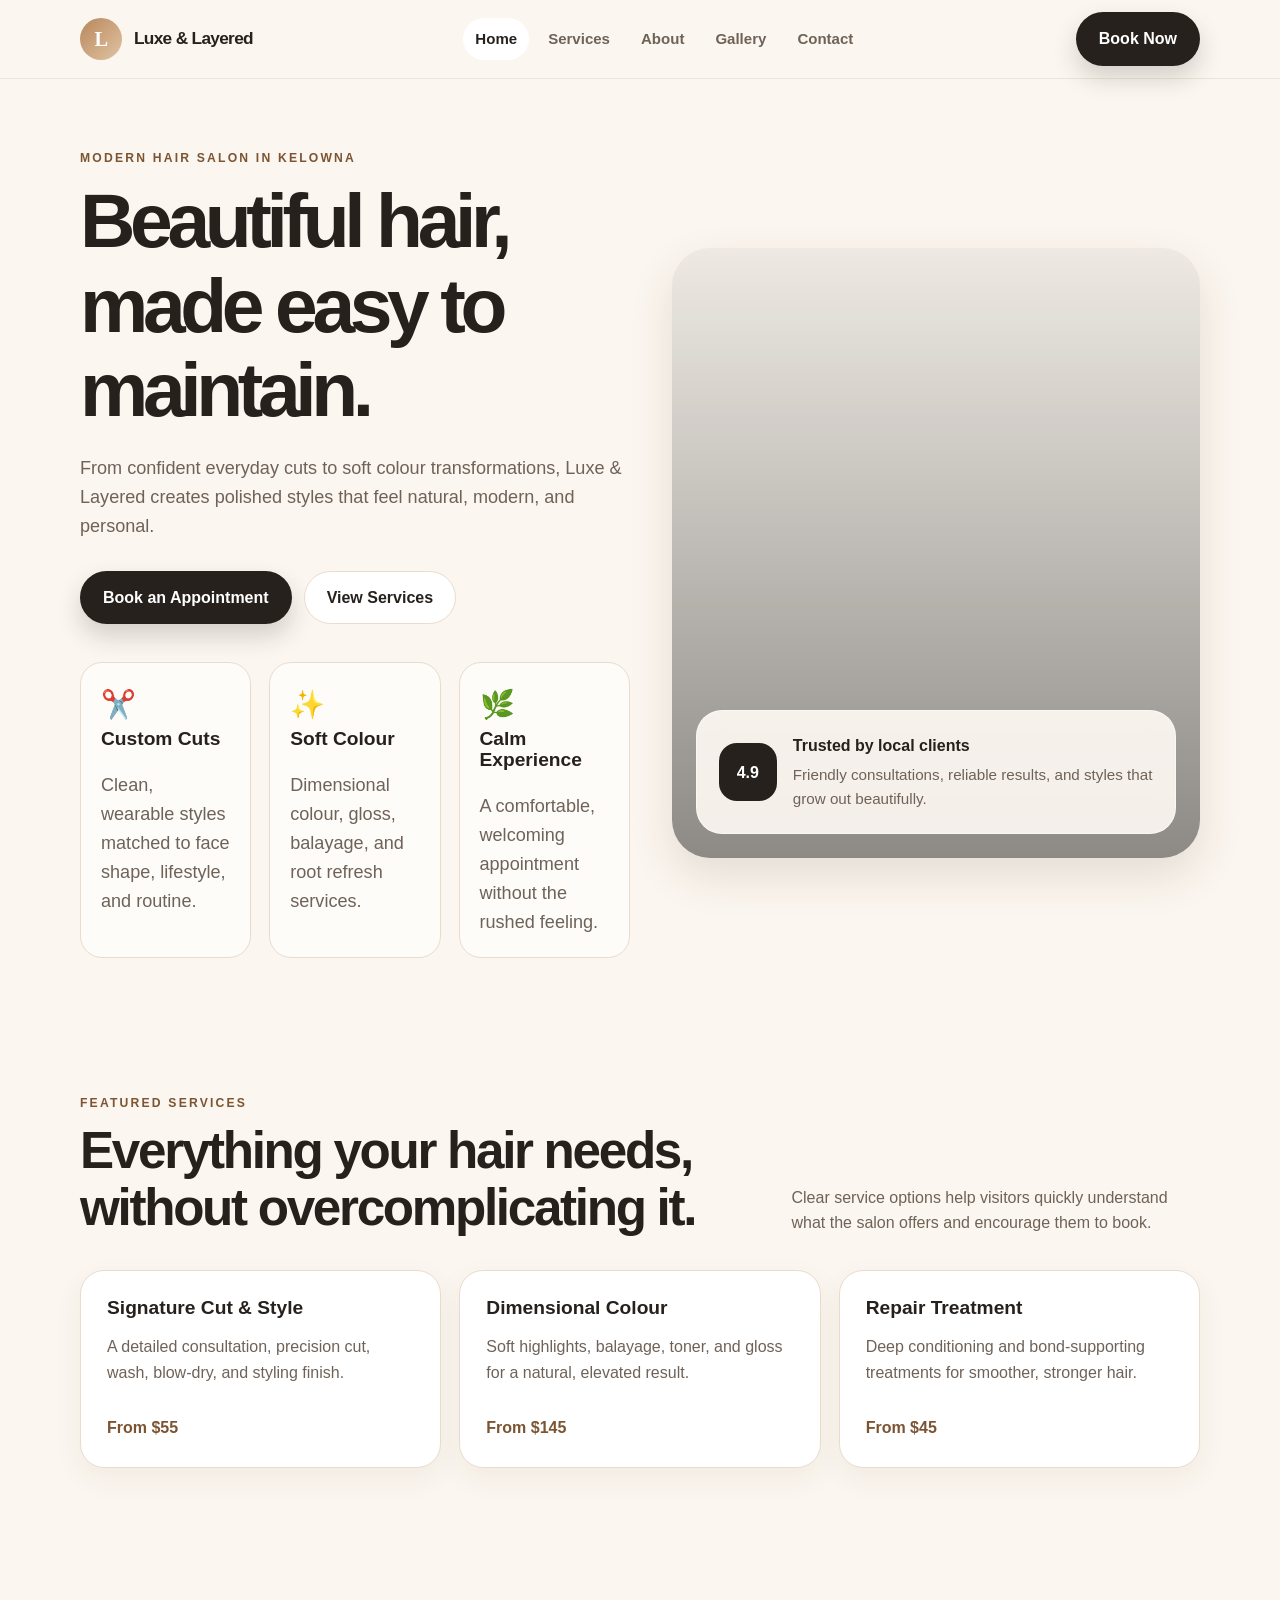
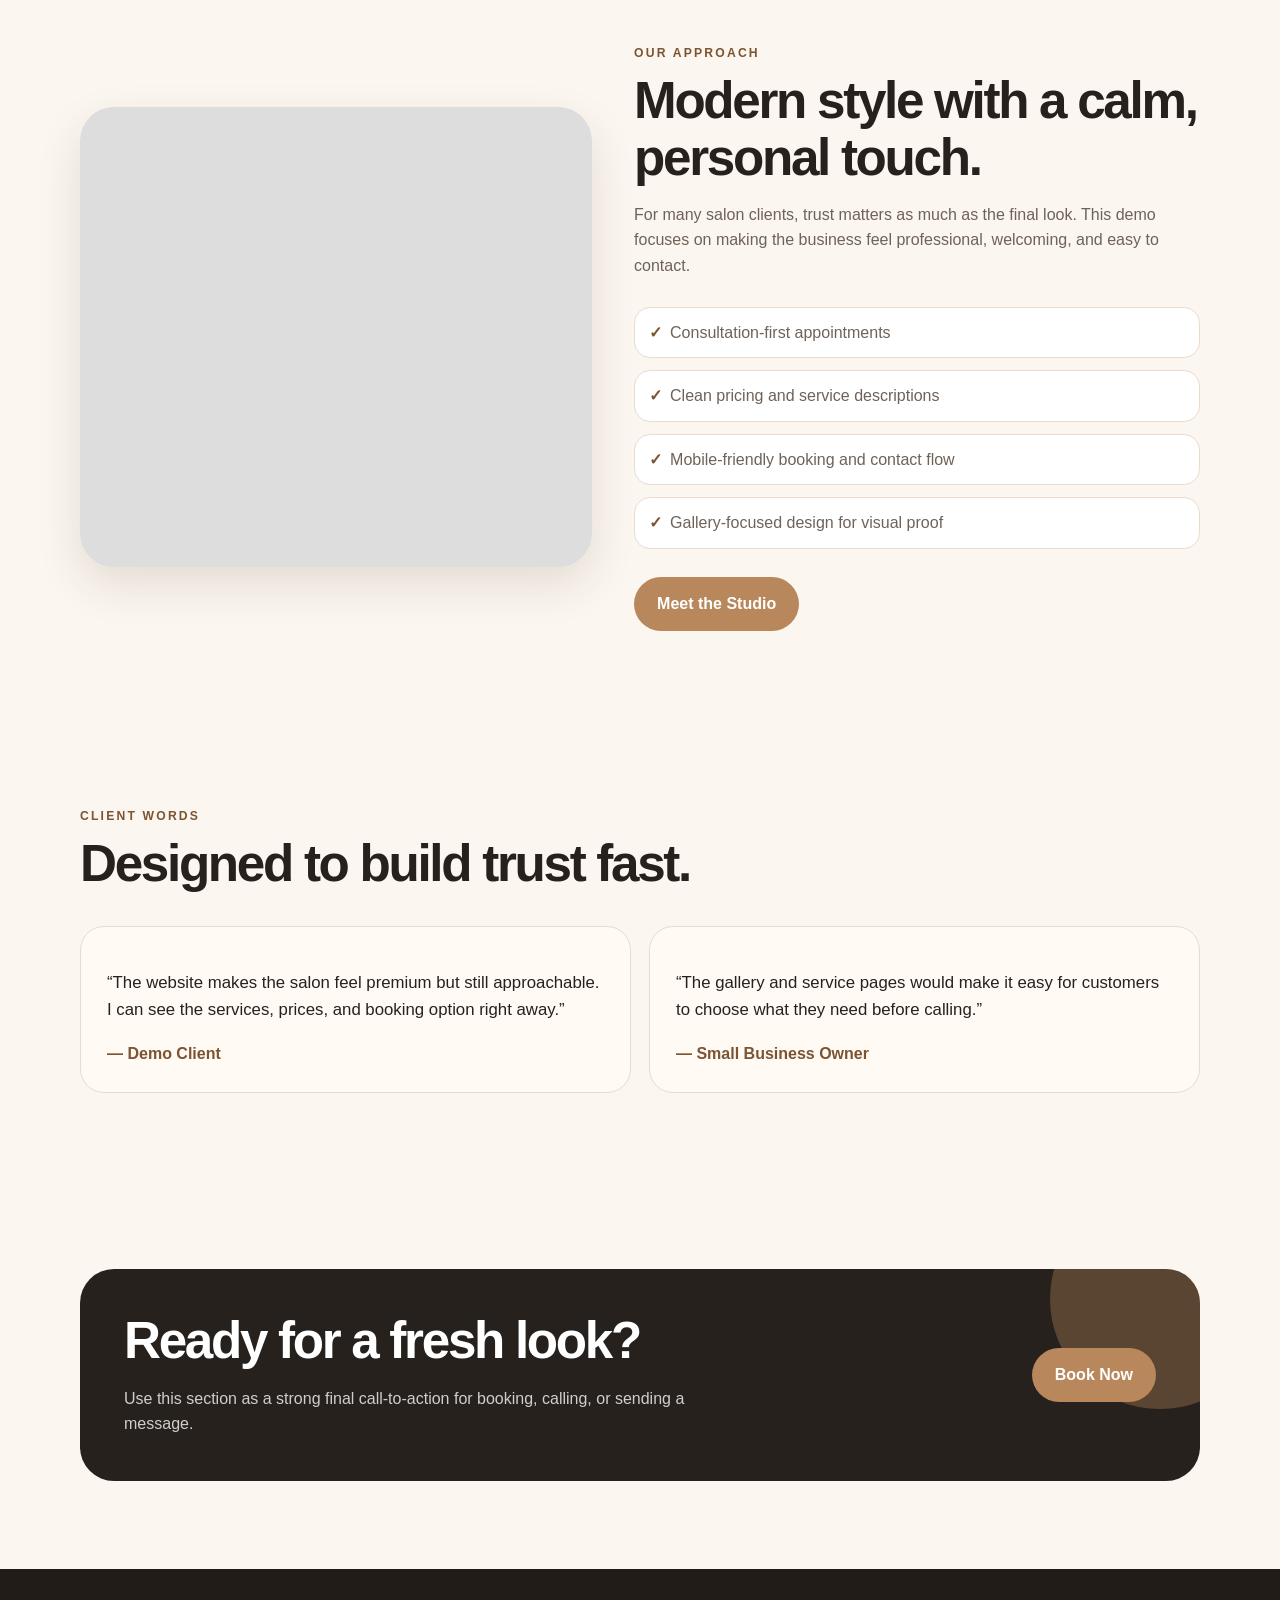
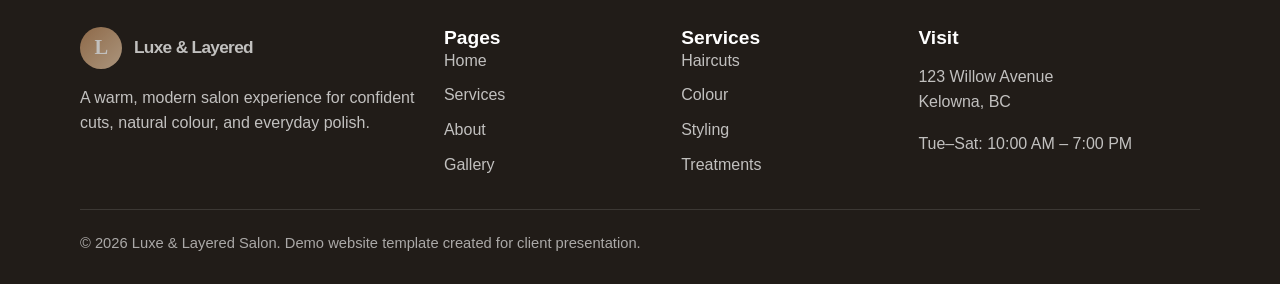
==== index.html @ 9db017e4 "Add files via upload" ====
<!DOCTYPE html>
<html lang="en">
<head>
  <meta charset="UTF-8" />
  <meta name="viewport" content="width=device-width, initial-scale=1.0" />
  <title>Luxe & Layered Salon | Modern Hair Salon Demo</title>
  <meta name="description" content="A modern 5-page demo website for a premium hair salon." />
  <link rel="stylesheet" href="styles.css" />
</head>
<body>
  <header class="site-header">
    <div class="container nav">
      <a class="logo" href="index.html" aria-label="Luxe & Layered Salon home">
        <span class="logo-mark">L</span>
        <span>Luxe & Layered</span>
      </a>
      <nav class="nav-links" aria-label="Main navigation">
        <a href="index.html" class="active">Home</a>
        <a href="services.html" class="">Services</a>
        <a href="about.html" class="">About</a>
        <a href="gallery.html" class="">Gallery</a>
        <a href="contact.html" class="">Contact</a>
      </nav>
      <a class="btn btn-primary" href="contact.html">Book Now</a>
    </div>
  </header>

  <main>
    <section class="hero">
      <div class="container hero-grid">
        <div class="hero-copy">
          <div class="eyebrow">Modern hair salon in Kelowna</div>
          <h1>Beautiful hair, made easy to maintain.</h1>
          <p>From confident everyday cuts to soft colour transformations, Luxe & Layered creates polished styles that feel natural, modern, and personal.</p>
          <div class="hero-actions">
            <a class="btn btn-primary" href="contact.html">Book an Appointment</a>
            <a class="btn btn-secondary" href="services.html">View Services</a>
          </div>

          <div class="feature-row">
            <div class="feature">
              <span>✂️</span>
              <h3>Custom Cuts</h3>
              <p>Clean, wearable styles matched to face shape, lifestyle, and routine.</p>
            </div>
            <div class="feature">
              <span>✨</span>
              <h3>Soft Colour</h3>
              <p>Dimensional colour, gloss, balayage, and root refresh services.</p>
            </div>
            <div class="feature">
              <span>🌿</span>
              <h3>Calm Experience</h3>
              <p>A comfortable, welcoming appointment without the rushed feeling.</p>
            </div>
          </div>
        </div>

        <div class="hero-card" role="img" aria-label="Salon stylist working with a client">
          <div class="floating-note">
            <div class="rating">4.9</div>
            <div>
              <strong>Trusted by local clients</strong>
              <p>Friendly consultations, reliable results, and styles that grow out beautifully.</p>
            </div>
          </div>
        </div>
      </div>
    </section>

    <section class="section">
      <div class="container">
        <div class="section-header">
          <div>
            <div class="eyebrow">Featured services</div>
            <h2>Everything your hair needs, without overcomplicating it.</h2>
          </div>
          <p>Clear service options help visitors quickly understand what the salon offers and encourage them to book.</p>
        </div>

        <div class="card-grid">
          <article class="card">
            <h3>Signature Cut & Style</h3>
            <p>A detailed consultation, precision cut, wash, blow-dry, and styling finish.</p>
            <span class="price">From $55</span>
          </article>
          <article class="card">
            <h3>Dimensional Colour</h3>
            <p>Soft highlights, balayage, toner, and gloss for a natural, elevated result.</p>
            <span class="price">From $145</span>
          </article>
          <article class="card">
            <h3>Repair Treatment</h3>
            <p>Deep conditioning and bond-supporting treatments for smoother, stronger hair.</p>
            <span class="price">From $45</span>
          </article>
        </div>
      </div>
    </section>

    <section class="section">
      <div class="container split">
        <div class="image-panel about-img" role="img" aria-label="Modern salon interior"></div>
        <div>
          <div class="eyebrow">Our approach</div>
          <h2>Modern style with a calm, personal touch.</h2>
          <p>For many salon clients, trust matters as much as the final look. This demo focuses on making the business feel professional, welcoming, and easy to contact.</p>
          <ul class="check-list">
            <li>Consultation-first appointments</li>
            <li>Clean pricing and service descriptions</li>
            <li>Mobile-friendly booking and contact flow</li>
            <li>Gallery-focused design for visual proof</li>
          </ul>
          <a class="btn btn-gold" href="about.html">Meet the Studio</a>
        </div>
      </div>
    </section>

    <section class="section">
      <div class="container">
        <div class="section-header">
          <div>
            <div class="eyebrow">Client words</div>
            <h2>Designed to build trust fast.</h2>
          </div>
        </div>
        <div class="testimonials">
          <article class="quote">
            <p>“The website makes the salon feel premium but still approachable. I can see the services, prices, and booking option right away.”</p>
            <strong>— Demo Client</strong>
          </article>
          <article class="quote">
            <p>“The gallery and service pages would make it easy for customers to choose what they need before calling.”</p>
            <strong>— Small Business Owner</strong>
          </article>
        </div>
      </div>
    </section>

    <section class="section">
      <div class="container banner">
        <div>
          <h2>Ready for a fresh look?</h2>
          <p>Use this section as a strong final call-to-action for booking, calling, or sending a message.</p>
        </div>
        <a class="btn btn-gold" href="contact.html">Book Now</a>
      </div>
    </section>
  </main>

  <footer class="footer">
    <div class="container">
      <div class="footer-grid">
        <div>
          <a class="logo" href="index.html">
            <span class="logo-mark">L</span>
            <span>Luxe & Layered</span>
          </a>
          <p>A warm, modern salon experience for confident cuts, natural colour, and everyday polish.</p>
        </div>
        <div>
          <h3>Pages</h3>
          <div class="footer-links">
            <a href="index.html">Home</a>
            <a href="services.html">Services</a>
            <a href="about.html">About</a>
            <a href="gallery.html">Gallery</a>
          </div>
        </div>
        <div>
          <h3>Services</h3>
          <div class="footer-links">
            <a href="services.html">Haircuts</a>
            <a href="services.html">Colour</a>
            <a href="services.html">Styling</a>
            <a href="services.html">Treatments</a>
          </div>
        </div>
        <div>
          <h3>Visit</h3>
          <p>123 Willow Avenue<br>Kelowna, BC</p>
          <p>Tue–Sat: 10:00 AM – 7:00 PM</p>
        </div>
      </div>
      <div class="copyright">© 2026 Luxe & Layered Salon. Demo website template created for client presentation.</div>
    </div>
  </footer>
</body>
</html>
---- styles.css ----
:root {
  --bg: #fbf6ef;
  --bg-soft: #fffaf4;
  --card: #ffffff;
  --text: #26211d;
  --muted: #6f6258;
  --accent: #b8875b;
  --accent-dark: #7c5432;
  --line: #eadccd;
  --shadow: 0 18px 45px rgba(65, 45, 28, 0.12);
  --radius: 24px;
  --max: 1120px;
}

* {
  box-sizing: border-box;
}

html {
  scroll-behavior: smooth;
}

body {
  margin: 0;
  font-family: "Inter", "Segoe UI", Arial, sans-serif;
  background: var(--bg);
  color: var(--text);
  line-height: 1.6;
}

img {
  max-width: 100%;
  display: block;
}

a {
  color: inherit;
  text-decoration: none;
}

p {
  color: var(--muted);
}

.container {
  width: min(var(--max), calc(100% - 36px));
  margin: 0 auto;
}

.eyebrow {
  text-transform: uppercase;
  letter-spacing: 0.18em;
  font-size: 0.76rem;
  font-weight: 800;
  color: var(--accent-dark);
  margin-bottom: 10px;
}

h1, h2, h3 {
  line-height: 1.1;
  margin: 0;
  color: var(--text);
}

h1 {
  font-size: clamp(2.45rem, 6vw, 5.4rem);
  letter-spacing: -0.07em;
}

h2 {
  font-size: clamp(2rem, 4vw, 3.25rem);
  letter-spacing: -0.045em;
}

h3 {
  font-size: 1.2rem;
}

.section {
  padding: 88px 0;
}

.section-header {
  display: flex;
  justify-content: space-between;
  align-items: end;
  gap: 28px;
  margin-bottom: 34px;
}

.section-header p {
  max-width: 530px;
  margin: 0;
}

.btn {
  display: inline-flex;
  align-items: center;
  justify-content: center;
  border-radius: 999px;
  padding: 13px 22px;
  font-weight: 800;
  border: 1px solid transparent;
  transition: transform 0.2s ease, box-shadow 0.2s ease, background 0.2s ease;
}

.btn:hover {
  transform: translateY(-2px);
}

.btn-primary {
  background: var(--text);
  color: #fff;
  box-shadow: 0 12px 24px rgba(38, 33, 29, 0.18);
}

.btn-secondary {
  background: #fff;
  color: var(--text);
  border-color: var(--line);
}

.btn-gold {
  background: var(--accent);
  color: #fff;
}

.site-header {
  position: sticky;
  top: 0;
  z-index: 20;
  background: rgba(251, 246, 239, 0.88);
  backdrop-filter: blur(18px);
  border-bottom: 1px solid rgba(234, 220, 205, 0.75);
}

.nav {
  min-height: 78px;
  display: flex;
  align-items: center;
  justify-content: space-between;
  gap: 24px;
}

.logo {
  display: flex;
  align-items: center;
  gap: 12px;
  font-weight: 900;
  letter-spacing: -0.04em;
  font-size: 1.08rem;
}

.logo-mark {
  width: 42px;
  height: 42px;
  border-radius: 50%;
  display: grid;
  place-items: center;
  background: linear-gradient(135deg, var(--accent), #e1c4a4);
  color: #fff;
  font-family: Georgia, serif;
  font-size: 1.28rem;
}

.nav-links {
  display: flex;
  align-items: center;
  gap: 7px;
  flex-wrap: wrap;
  justify-content: center;
}

.nav-links a {
  padding: 9px 12px;
  border-radius: 999px;
  font-weight: 700;
  color: var(--muted);
  font-size: 0.94rem;
}

.nav-links a:hover,
.nav-links a.active {
  background: #fff;
  color: var(--text);
}

.hero {
  padding: 70px 0 48px;
  overflow: hidden;
}

.hero-grid {
  display: grid;
  grid-template-columns: 1.02fr 0.98fr;
  gap: 42px;
  align-items: center;
}

.hero-copy p {
  font-size: 1.13rem;
  max-width: 600px;
  margin: 22px 0 30px;
}

.hero-actions {
  display: flex;
  flex-wrap: wrap;
  gap: 12px;
}

.hero-card {
  position: relative;
  min-height: 610px;
  border-radius: 38px;
  overflow: hidden;
  background:
    linear-gradient(180deg, rgba(0, 0, 0, 0.05), rgba(0,0,0,0.44)),
    url("https://images.unsplash.com/photo-1522337360788-8b13dee7a37e?auto=format&fit=crop&w=1200&q=85") center/cover;
  box-shadow: var(--shadow);
}

.floating-note {
  position: absolute;
  left: 24px;
  bottom: 24px;
  right: 24px;
  background: rgba(255, 250, 244, 0.9);
  backdrop-filter: blur(14px);
  border: 1px solid rgba(255,255,255,0.5);
  border-radius: 26px;
  padding: 22px;
  display: grid;
  grid-template-columns: auto 1fr;
  gap: 16px;
  align-items: center;
}

.rating {
  width: 58px;
  height: 58px;
  border-radius: 18px;
  background: var(--text);
  color: #fff;
  display: grid;
  place-items: center;
  font-weight: 900;
}

.floating-note strong {
  display: block;
  margin-bottom: 4px;
}

.floating-note p {
  margin: 0;
  font-size: 0.95rem;
}

.feature-row {
  display: grid;
  grid-template-columns: repeat(3, 1fr);
  gap: 18px;
  margin-top: 38px;
}

.feature {
  background: rgba(255, 255, 255, 0.66);
  border: 1px solid var(--line);
  border-radius: 22px;
  padding: 20px;
}

.feature span {
  font-size: 1.75rem;
}

.feature p {
  margin-bottom: 0;
}

.card-grid {
  display: grid;
  grid-template-columns: repeat(3, 1fr);
  gap: 18px;
}

.card {
  background: var(--card);
  border: 1px solid var(--line);
  border-radius: var(--radius);
  padding: 26px;
  box-shadow: 0 10px 30px rgba(65, 45, 28, 0.06);
}

.card .price {
  display: inline-block;
  margin-top: 14px;
  color: var(--accent-dark);
  font-weight: 900;
}

.split {
  display: grid;
  grid-template-columns: 0.95fr 1.05fr;
  gap: 42px;
  align-items: center;
}

.image-panel {
  min-height: 460px;
  border-radius: 34px;
  overflow: hidden;
  box-shadow: var(--shadow);
  background: #ddd center/cover;
}

.image-panel.about-img {
  background-image: url("https://images.unsplash.com/photo-1560066984-138dadb4c035?auto=format&fit=crop&w=1200&q=85");
}

.image-panel.service-img {
  background-image: url("https://images.unsplash.com/photo-1519699047748-de8e457a634e?auto=format&fit=crop&w=1200&q=85");
}

.check-list {
  display: grid;
  gap: 12px;
  padding: 0;
  margin: 28px 0;
  list-style: none;
}

.check-list li {
  background: #fff;
  border: 1px solid var(--line);
  border-radius: 16px;
  padding: 12px 14px;
  color: var(--muted);
}

.check-list li::before {
  content: "✓";
  color: var(--accent-dark);
  font-weight: 900;
  margin-right: 8px;
}

.banner {
  background: var(--text);
  color: #fff;
  border-radius: 34px;
  padding: 44px;
  display: flex;
  align-items: center;
  justify-content: space-between;
  gap: 28px;
  overflow: hidden;
  position: relative;
}

.banner::after {
  content: "";
  position: absolute;
  width: 220px;
  height: 220px;
  border-radius: 999px;
  background: rgba(184, 135, 91, 0.35);
  right: -70px;
  top: -80px;
}

.banner h2,
.banner p {
  color: #fff;
  position: relative;
  z-index: 1;
}

.banner p {
  opacity: 0.78;
  margin-bottom: 0;
  max-width: 620px;
}

.banner .btn {
  position: relative;
  z-index: 1;
  white-space: nowrap;
}

.testimonials {
  display: grid;
  grid-template-columns: 1fr 1fr;
  gap: 18px;
}

.quote {
  background: var(--bg-soft);
  border: 1px solid var(--line);
  border-radius: 24px;
  padding: 26px;
}

.quote p {
  color: var(--text);
  font-size: 1.05rem;
}

.quote strong {
  color: var(--accent-dark);
}

.page-hero {
  padding: 76px 0 54px;
  background:
    radial-gradient(circle at top left, rgba(184, 135, 91, 0.18), transparent 34%),
    var(--bg);
}

.page-hero p {
  max-width: 720px;
  font-size: 1.1rem;
}

.service-list {
  display: grid;
  gap: 16px;
}

.service-item {
  background: #fff;
  border: 1px solid var(--line);
  border-radius: 24px;
  padding: 24px;
  display: grid;
  grid-template-columns: 1fr auto;
  gap: 18px;
  align-items: start;
}

.service-item p {
  margin: 8px 0 0;
}

.service-item .price {
  font-weight: 900;
  color: var(--accent-dark);
  white-space: nowrap;
}

.team-grid {
  display: grid;
  grid-template-columns: repeat(3, 1fr);
  gap: 18px;
}

.team-card {
  background: #fff;
  border: 1px solid var(--line);
  border-radius: 26px;
  overflow: hidden;
}

.team-photo {
  aspect-ratio: 4 / 4.6;
  background: #ddd center/cover;
}

.team-photo.one {
  background-image: url("https://images.unsplash.com/photo-1595476108010-b4d1f102b1b1?auto=format&fit=crop&w=700&q=85");
}

.team-photo.two {
  background-image: url("https://images.unsplash.com/photo-1544717297-fa95b6ee9643?auto=format&fit=crop&w=700&q=85");
}

.team-photo.three {
  background-image: url("https://images.unsplash.com/photo-1524504388940-b1c1722653e1?auto=format&fit=crop&w=700&q=85");
}

.team-card div:last-child {
  padding: 20px;
}

.team-card p {
  margin: 6px 0 0;
}

.gallery-grid {
  display: grid;
  grid-template-columns: repeat(4, 1fr);
  grid-auto-rows: 240px;
  gap: 16px;
}

.gallery-item {
  border-radius: 26px;
  overflow: hidden;
  background: #ddd center/cover;
  position: relative;
  box-shadow: 0 10px 30px rgba(65, 45, 28, 0.07);
}

.gallery-item.large {
  grid-column: span 2;
  grid-row: span 2;
}

.gallery-item.wide {
  grid-column: span 2;
}

.gallery-item::after {
  content: attr(data-label);
  position: absolute;
  left: 16px;
  right: 16px;
  bottom: 16px;
  padding: 10px 12px;
  border-radius: 999px;
  background: rgba(255, 250, 244, 0.87);
  color: var(--text);
  font-weight: 800;
  font-size: 0.9rem;
}

.g1 { background-image: url("https://images.unsplash.com/photo-1562322140-8baeececf3df?auto=format&fit=crop&w=900&q=85"); }
.g2 { background-image: url("https://images.unsplash.com/photo-1521590832167-7bcbfaa6381f?auto=format&fit=crop&w=900&q=85"); }
.g3 { background-image: url("https://images.unsplash.com/photo-1540555700478-4be289fbecef?auto=format&fit=crop&w=900&q=85"); }
.g4 { background-image: url("https://images.unsplash.com/photo-1487412947147-5cebf100ffc2?auto=format&fit=crop&w=900&q=85"); }
.g5 { background-image: url("https://images.unsplash.com/photo-1560066984-138dadb4c035?auto=format&fit=crop&w=900&q=85"); }
.g6 { background-image: url("https://images.unsplash.com/photo-1470259078422-826894b933aa?auto=format&fit=crop&w=900&q=85"); }

.contact-grid {
  display: grid;
  grid-template-columns: 0.95fr 1.05fr;
  gap: 24px;
  align-items: start;
}

.contact-card,
.form-card {
  background: #fff;
  border: 1px solid var(--line);
  border-radius: 28px;
  padding: 28px;
  box-shadow: 0 10px 30px rgba(65, 45, 28, 0.06);
}

.info-list {
  display: grid;
  gap: 16px;
  margin-top: 24px;
}

.info-row {
  display: grid;
  grid-template-columns: 42px 1fr;
  gap: 14px;
  align-items: start;
}

.icon {
  width: 42px;
  height: 42px;
  border-radius: 14px;
  display: grid;
  place-items: center;
  background: var(--bg);
}

form {
  display: grid;
  gap: 15px;
}

label {
  display: grid;
  gap: 7px;
  font-weight: 800;
  color: var(--text);
}

input,
select,
textarea {
  width: 100%;
  border: 1px solid var(--line);
  border-radius: 16px;
  padding: 13px 14px;
  font: inherit;
  background: var(--bg-soft);
  color: var(--text);
}

textarea {
  resize: vertical;
  min-height: 130px;
}

.map-placeholder {
  margin-top: 22px;
  min-height: 240px;
  border-radius: 24px;
  background:
    linear-gradient(135deg, rgba(38,33,29,0.72), rgba(184,135,91,0.5)),
    url("https://images.unsplash.com/photo-1444927714506-8492d94b5ba0?auto=format&fit=crop&w=1000&q=85") center/cover;
  display: grid;
  place-items: center;
  color: #fff;
  font-weight: 900;
  text-align: center;
  padding: 24px;
}

.footer {
  background: #211c18;
  color: #fff;
  padding: 58px 0 28px;
}

.footer-grid {
  display: grid;
  grid-template-columns: 1.2fr 0.75fr 0.75fr 1fr;
  gap: 26px;
  padding-bottom: 32px;
  border-bottom: 1px solid rgba(255,255,255,0.12);
}

.footer h3,
.footer p,
.footer a {
  color: #fff;
}

.footer p,
.footer a {
  opacity: 0.72;
}

.footer-links {
  display: grid;
  gap: 9px;
}

.copyright {
  padding-top: 22px;
  color: rgba(255,255,255,0.62);
  font-size: 0.92rem;
}

@media (max-width: 900px) {
  .nav {
    flex-direction: column;
    padding: 16px 0;
  }

  .hero-grid,
  .split,
  .contact-grid {
    grid-template-columns: 1fr;
  }

  .hero-card {
    min-height: 480px;
  }

  .feature-row,
  .card-grid,
  .team-grid,
  .footer-grid {
    grid-template-columns: 1fr 1fr;
  }

  .section-header,
  .banner {
    align-items: start;
    flex-direction: column;
  }

  .gallery-grid {
    grid-template-columns: repeat(2, 1fr);
  }
}

@media (max-width: 620px) {
  .container {
    width: min(100% - 26px, var(--max));
  }

  .hero {
    padding-top: 44px;
  }

  .section {
    padding: 62px 0;
  }

  .feature-row,
  .card-grid,
  .team-grid,
  .testimonials,
  .footer-grid {
    grid-template-columns: 1fr;
  }

  .service-item {
    grid-template-columns: 1fr;
  }

  .gallery-grid {
    display: grid;
    grid-template-columns: 1fr;
    grid-auto-rows: 260px;
  }

  .gallery-item.large,
  .gallery-item.wide {
    grid-column: auto;
    grid-row: auto;
  }

  .banner {
    padding: 30px;
  }

  .floating-note {
    grid-template-columns: 1fr;
  }
}
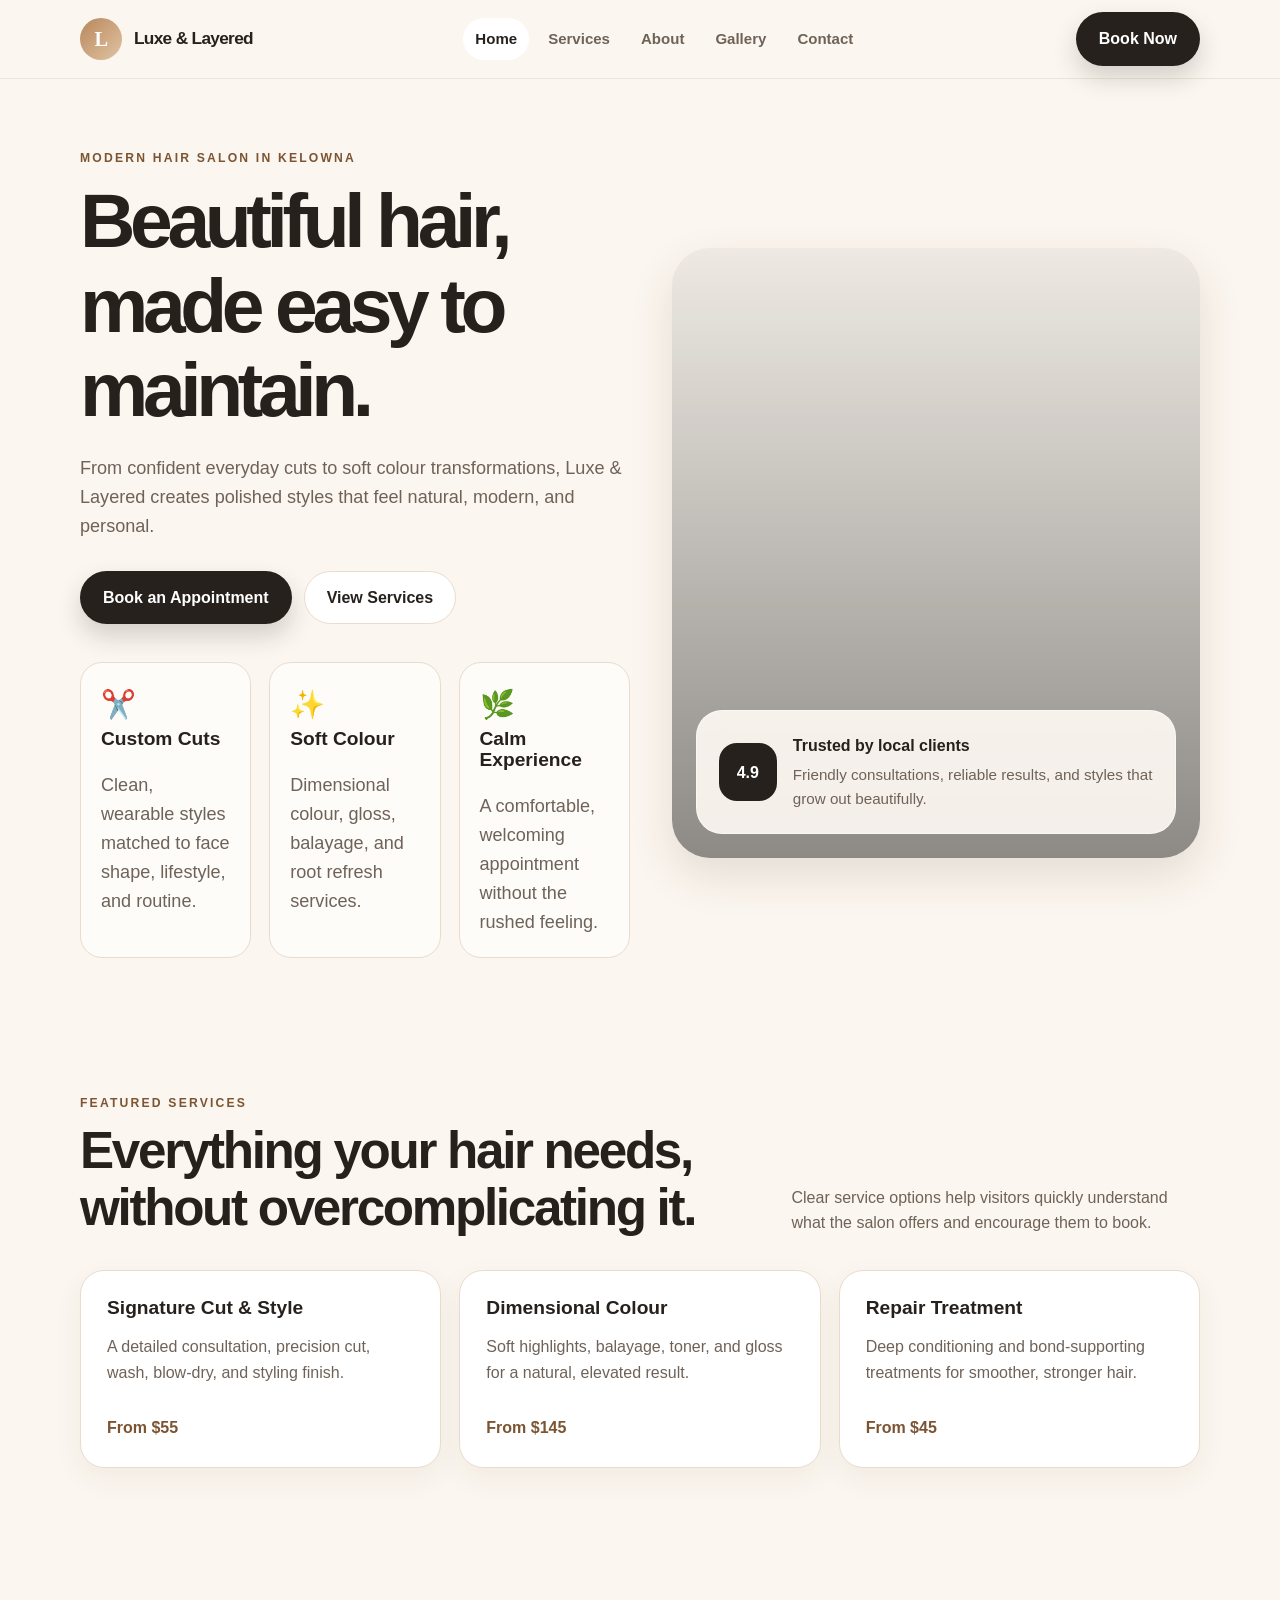
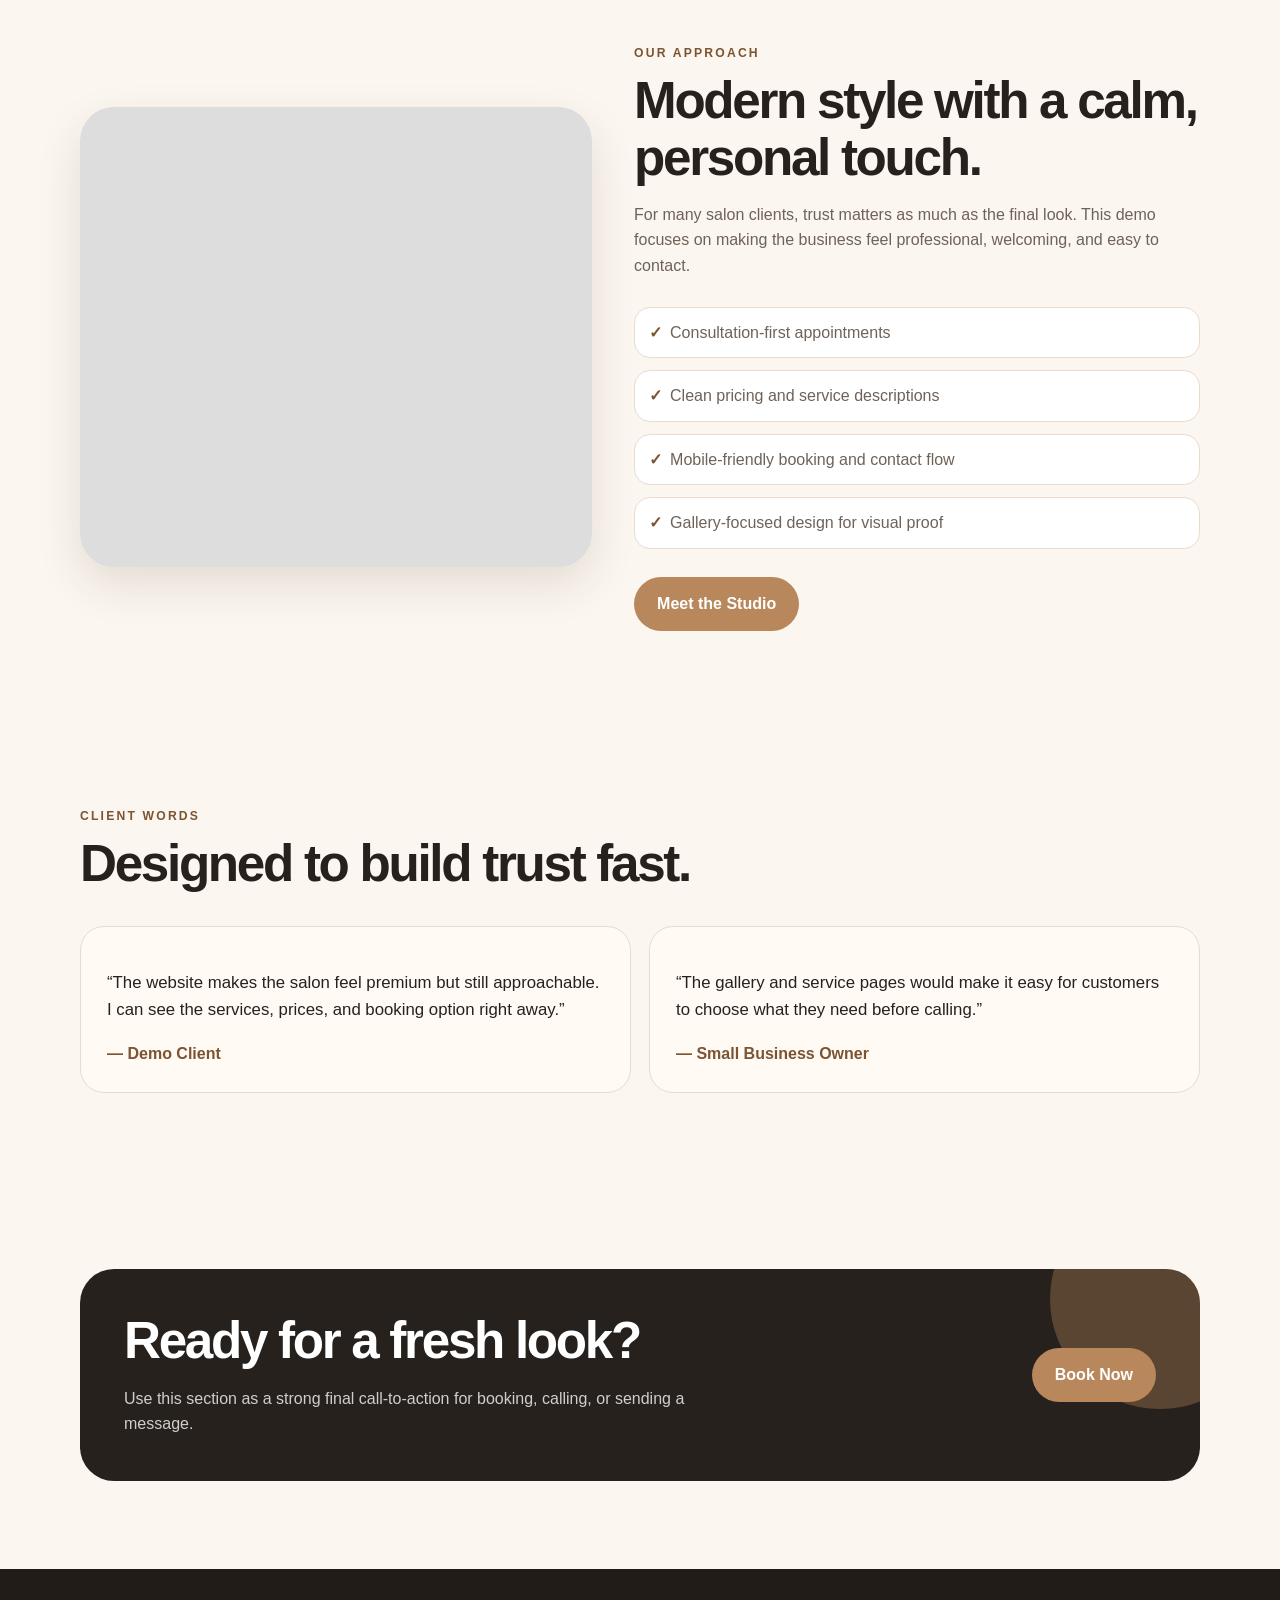
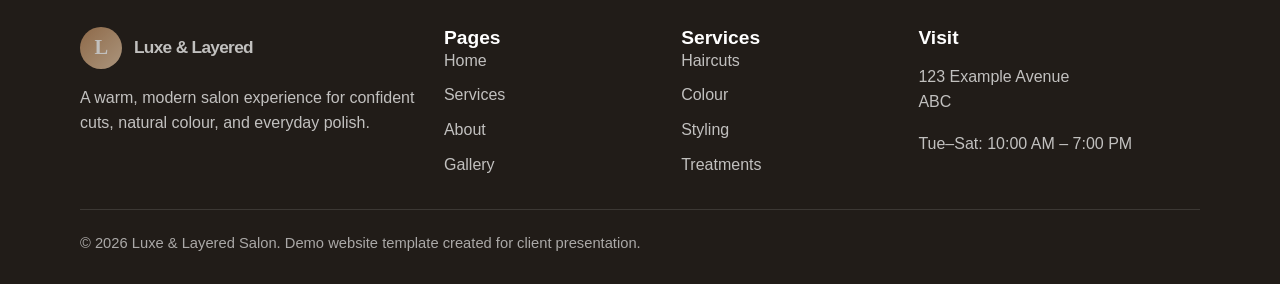
==== commit 5b6ccdca: "Edited Index" ====
--- a/index.html
+++ b/index.html
@@ -178,7 +178,7 @@
         </div>
         <div>
           <h3>Visit</h3>
-          <p>123 Willow Avenue<br>Kelowna, BC</p>
+          <p>123 Example Avenue<br>ABC</p>
           <p>Tue–Sat: 10:00 AM – 7:00 PM</p>
         </div>
       </div>
